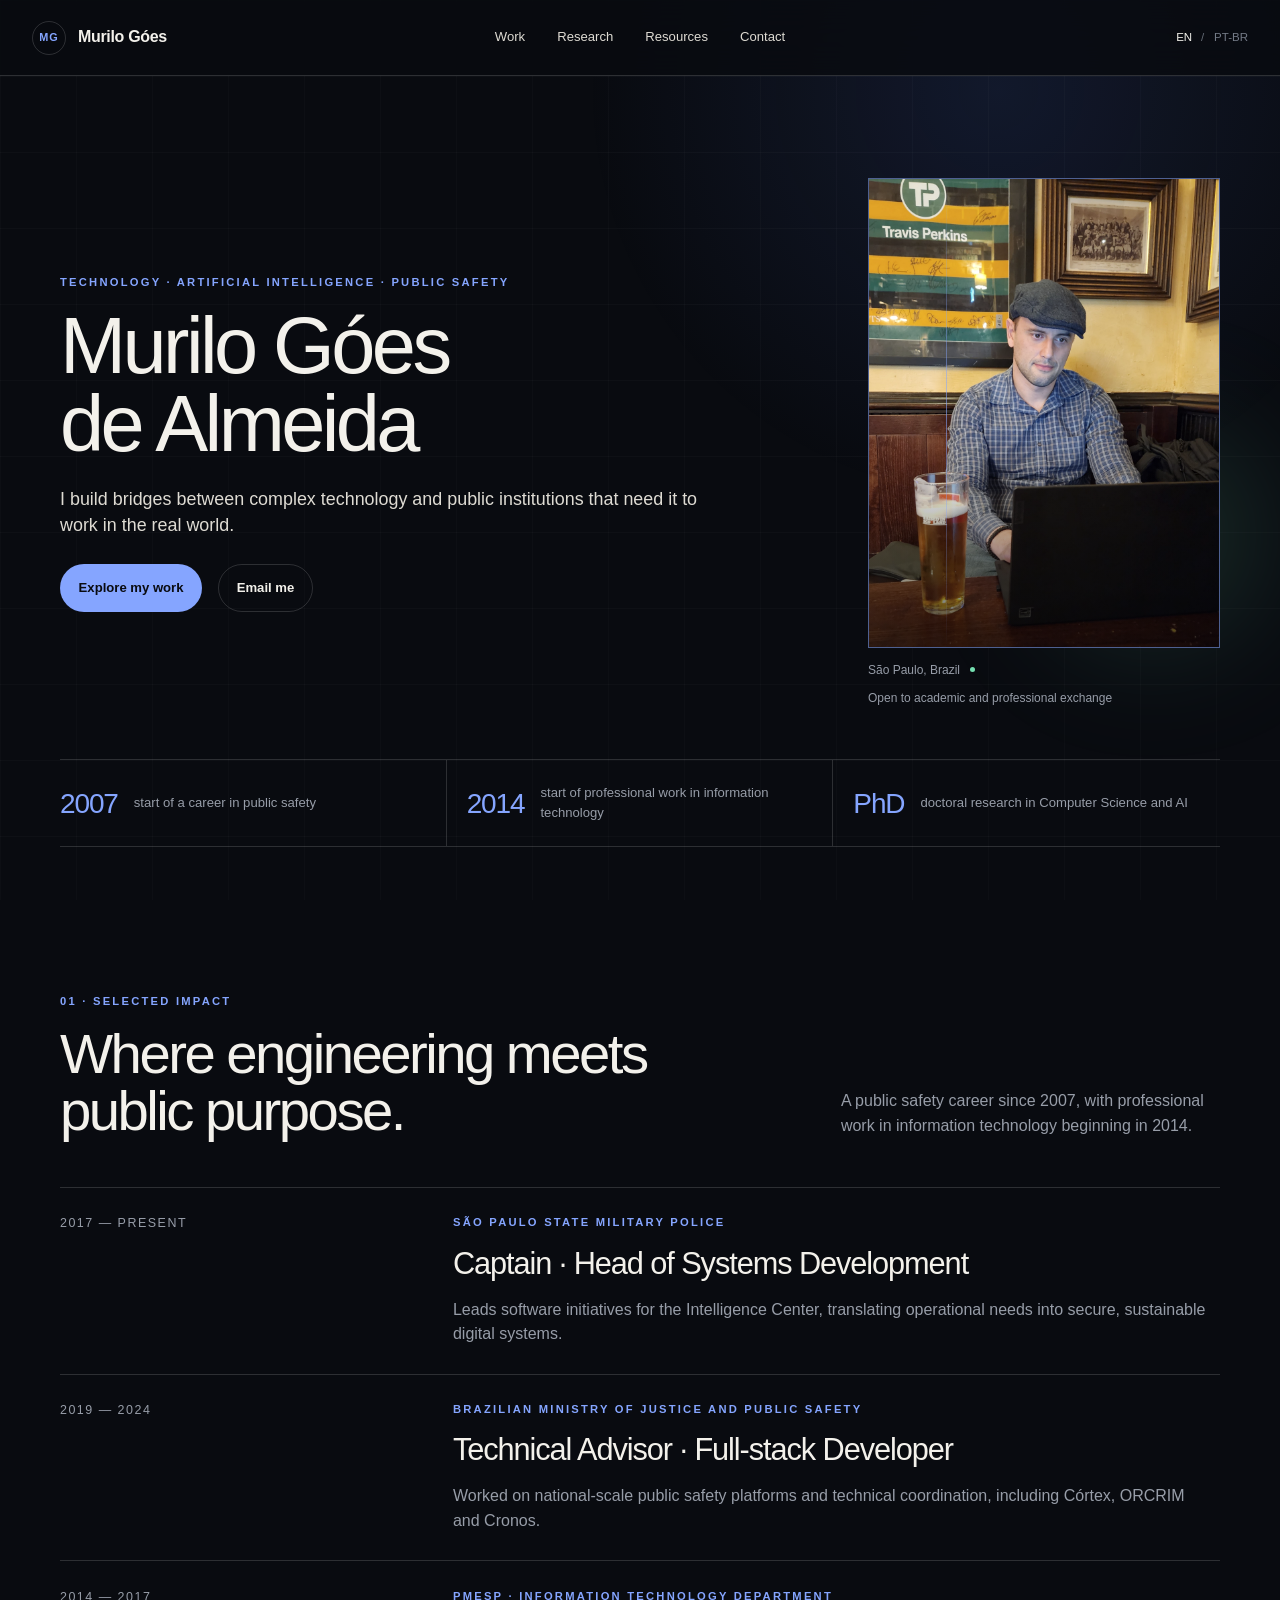
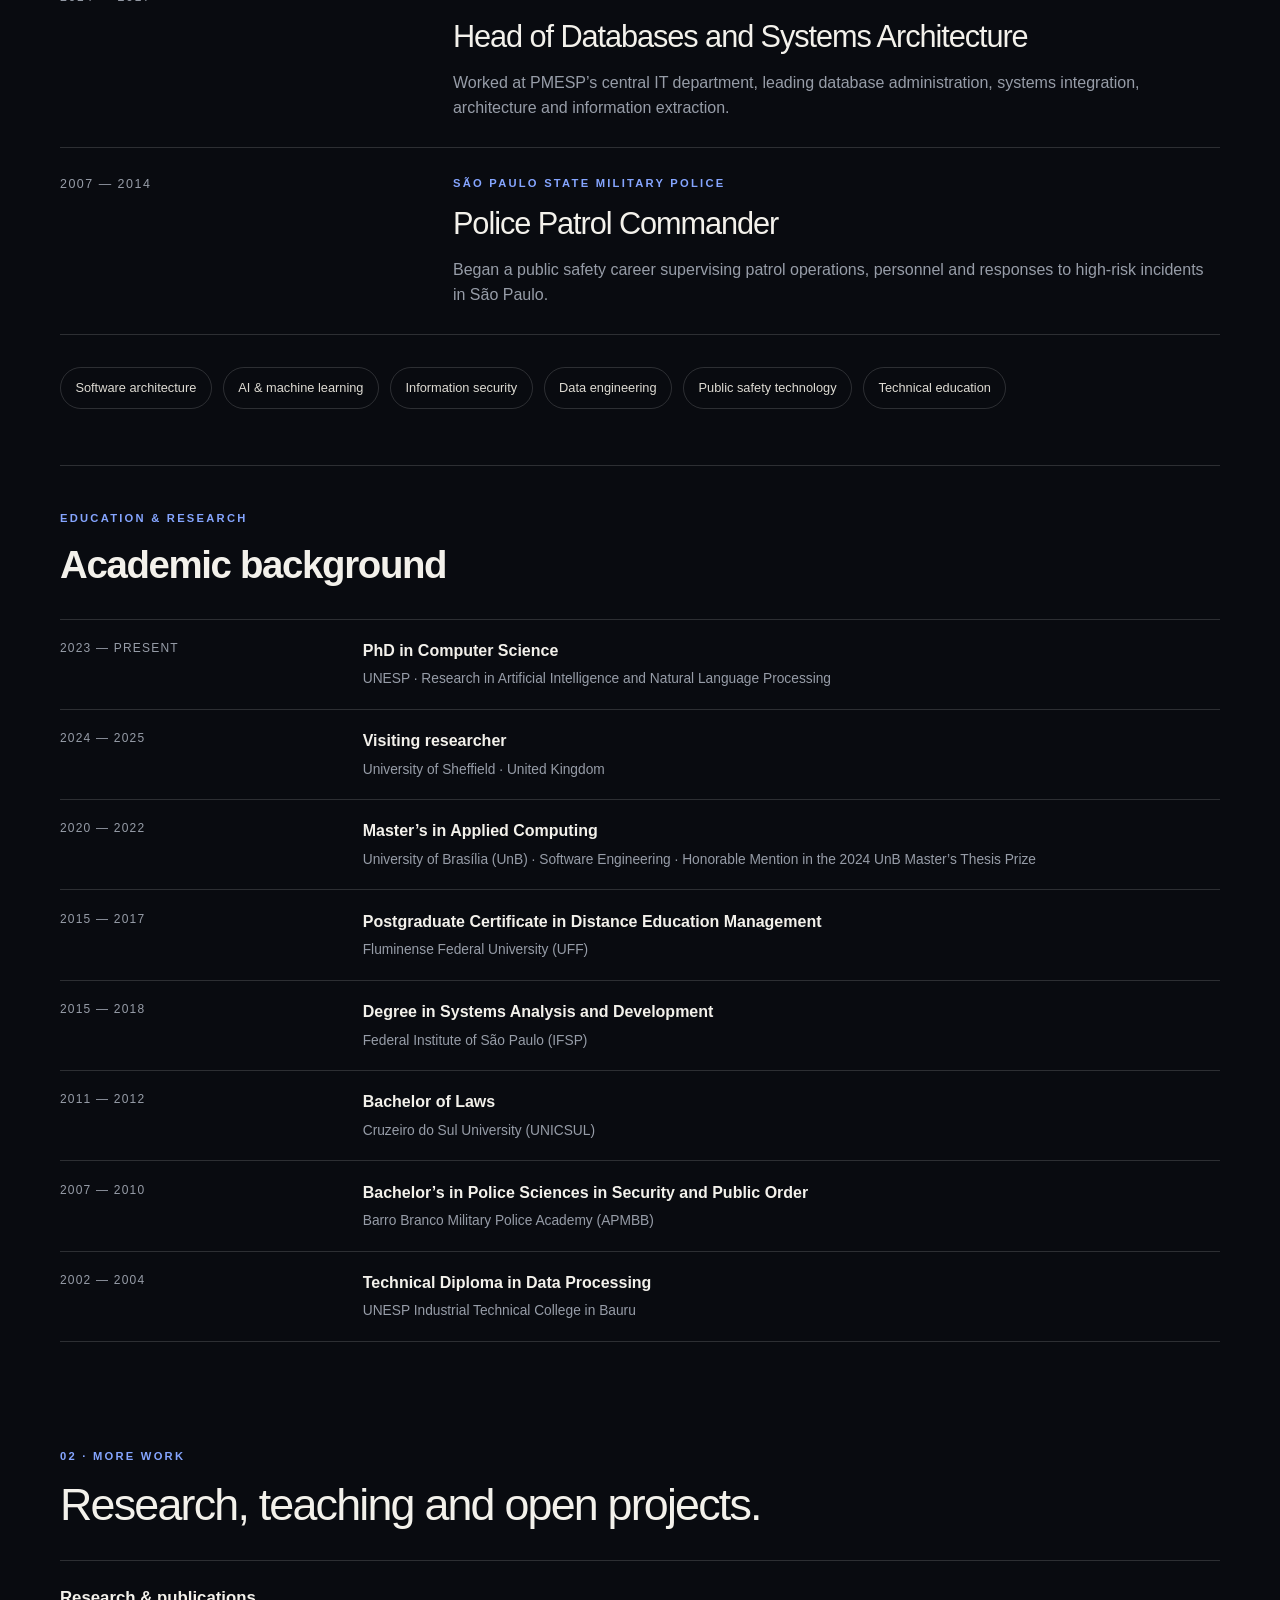
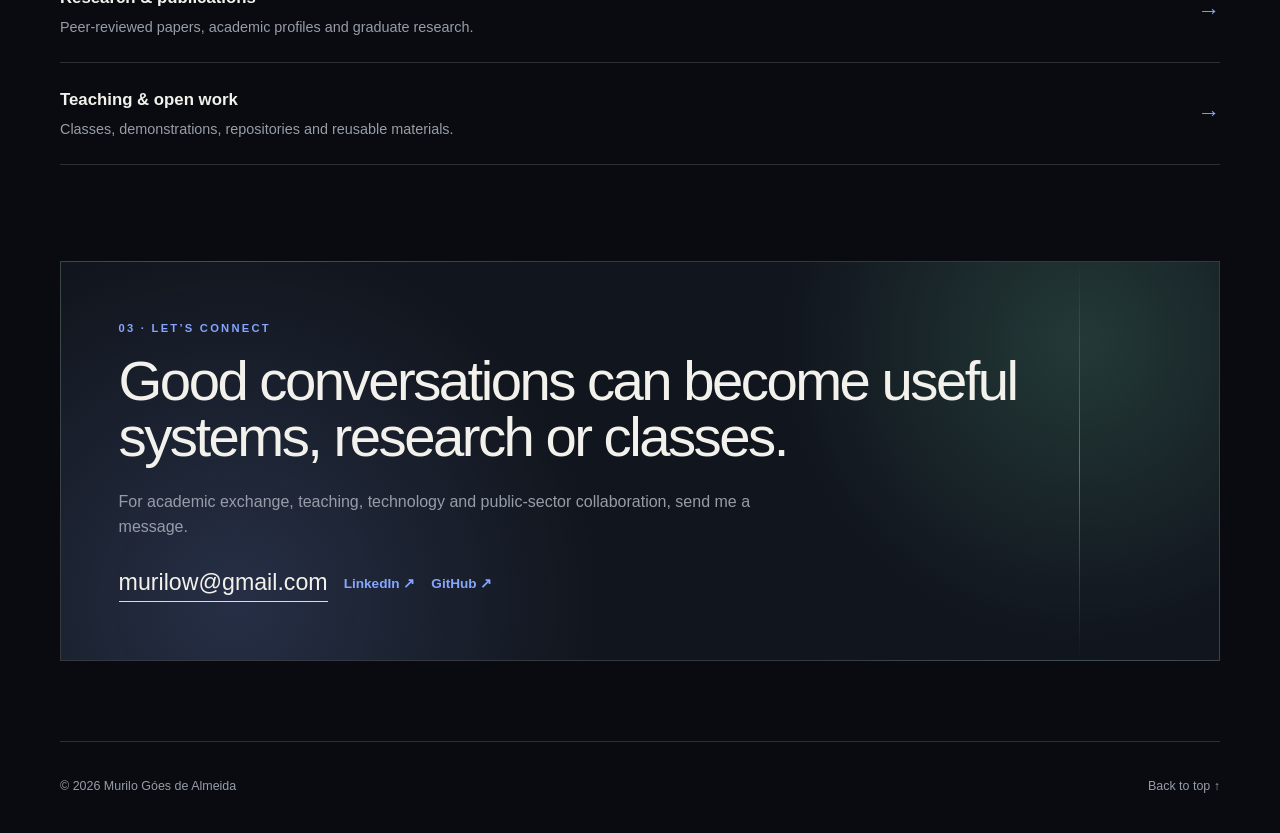
==== index.html @ bfd768ba "Publica portfolio pessoal" ====
<!doctype html>
<html lang="en">
  <head>
    <meta charset="UTF-8" />
    <meta name="viewport" content="width=device-width, initial-scale=1" />
    <meta
      name="description"
      content="Murilo Góes de Almeida — public safety technology leader, software architect, researcher and educator working across AI, security and government systems."
    />
    <meta name="theme-color" content="#090b10" />
    <title>Murilo Góes de Almeida — Technology, AI & Public Safety</title>
    <link rel="icon" href="./favicon.svg" type="image/svg+xml" />
    <link rel="stylesheet" href="./styles.css" />
    <script src="./script.js" defer></script>
  </head>
  <body>
    <a class="skip-link" href="#main" data-i18n="skip">Skip to content</a>

    <header class="site-header">
      <a class="wordmark" href="#top" aria-label="Murilo Góes de Almeida, home">
        <span class="wordmark-mark" aria-hidden="true">MG</span>
        <span>Murilo Góes</span>
      </a>

      <nav class="main-nav" aria-label="Primary navigation">
        <a href="#work" data-i18n="navWork">Work</a>
        <a href="./research.html" data-i18n="navResearch">Research</a>
        <a href="./resources.html" data-i18n="navResources">Resources</a>
        <a href="#contact" data-i18n="navContact">Contact</a>
      </nav>

      <div class="language-switch" role="group" aria-label="Language">
        <button type="button" class="language-option is-active" data-language="en" aria-pressed="true">EN</button>
        <span aria-hidden="true">/</span>
        <button type="button" class="language-option" data-language="pt-BR" aria-pressed="false">PT-BR</button>
      </div>
    </header>

    <main id="main">
      <section class="hero section-shell" id="top" aria-labelledby="hero-title">
        <div class="hero-copy reveal">
          <p class="eyebrow" data-i18n="heroEyebrow">Technology · Artificial Intelligence · Public Safety</p>
          <h1 id="hero-title">Murilo Góes<br />de Almeida</h1>
          <p class="hero-role" data-i18n="heroRole">
            I build bridges between complex technology and public institutions that need it to work in the real world.
          </p>
          <div class="hero-actions">
            <a class="button button-primary" href="#work" data-i18n="exploreWork">Explore my work</a>
            <a class="button button-ghost" href="mailto:murilow@gmail.com" data-i18n="emailMe">Email me</a>
          </div>
        </div>

        <figure class="portrait reveal">
          <div class="portrait-frame">
            <img
              src="./assets/new_picture.jpg?v=1"
              alt="Murilo Góes de Almeida seated at a table with a laptop"
              data-alt-en="Murilo Góes de Almeida seated at a table with a laptop"
              data-alt-pt="Murilo Góes de Almeida sentado à mesa com um notebook"
            />
            <div class="portrait-scan" aria-hidden="true"></div>
          </div>
          <figcaption>
            <span data-i18n="location">São Paulo, Brazil</span>
            <span class="status-dot" aria-hidden="true"></span>
            <span data-i18n="openExchange">Open to academic and professional exchange</span>
          </figcaption>
        </figure>

        <div class="hero-proof reveal" aria-label="Selected credentials">
          <article>
            <span class="proof-number">2007</span>
            <p data-i18n="proofYears">start of a career in public safety</p>
          </article>
          <article>
            <span class="proof-number">2014</span>
            <p data-i18n="proofTechnology">start of professional work in information technology</p>
          </article>
          <article>
            <span class="proof-number">PhD</span>
            <p data-i18n="proofPhd">doctoral research in Computer Science and AI</p>
          </article>
        </div>
      </section>

      <section class="section-shell section-block" id="work" aria-labelledby="work-title">
        <div class="section-heading reveal">
          <div>
            <p class="eyebrow">01 · <span data-i18n="workKicker">Selected impact</span></p>
            <h2 id="work-title" data-i18n="workTitle">Where engineering meets public purpose.</h2>
          </div>
          <p data-i18n="workIntro">
            Nearly two decades working with mission-critical systems, software architecture and technology strategy in public safety.
          </p>
        </div>

        <div class="timeline">
          <article class="timeline-item reveal">
            <div class="timeline-date" data-i18n="dateCurrent">2017 — present</div>
            <div class="timeline-content">
              <p class="tag" data-i18n="pmespTag">São Paulo State Military Police</p>
              <h3 data-i18n="pmespRole">Captain · Head of Systems Development</h3>
              <p data-i18n="pmespText">
                Leads software initiatives for the Intelligence Center, translating operational needs into secure, sustainable digital systems.
              </p>
            </div>
          </article>

          <article class="timeline-item reveal">
            <div class="timeline-date">2019 — 2024</div>
            <div class="timeline-content">
              <p class="tag" data-i18n="mjTag">Brazilian Ministry of Justice and Public Safety</p>
              <h3 data-i18n="mjRole">Technical Advisor · Full-stack Developer</h3>
              <p data-i18n="mjText">
                Worked on national-scale public safety platforms and technical coordination, including Córtex, ORCRIM and Cronos.
              </p>
            </div>
          </article>

          <article class="timeline-item reveal">
            <div class="timeline-date">2014 — 2017</div>
            <div class="timeline-content">
              <p class="tag" data-i18n="dtiTag">PMESP · Information Technology Department</p>
              <h3 data-i18n="dtiRole">Head of Databases and Systems Architecture</h3>
              <p data-i18n="dtiText">
                Worked at PMESP’s central IT department, leading database administration, systems integration, architecture and information extraction.
              </p>
            </div>
          </article>

          <article class="timeline-item reveal">
            <div class="timeline-date">2007 — 2014</div>
            <div class="timeline-content">
              <p class="tag" data-i18n="pmespTag">São Paulo State Military Police</p>
              <h3 data-i18n="careerRole">Police Patrol Commander</h3>
              <p data-i18n="careerText">
                Began a public safety career supervising patrol operations, personnel and responses to high-risk incidents in São Paulo.
              </p>
            </div>
          </article>
        </div>

        <div class="capabilities reveal" aria-label="Areas of expertise">
          <span data-i18n="capArchitecture">Software architecture</span>
          <span data-i18n="capAI">AI & machine learning</span>
          <span data-i18n="capSecurity">Information security</span>
          <span data-i18n="capData">Data engineering</span>
          <span data-i18n="capPublic">Public safety technology</span>
          <span data-i18n="capTeaching">Technical education</span>
        </div>

        <section class="education reveal" id="education" aria-labelledby="education-title">
          <p class="eyebrow" data-i18n="educationKicker">Education & research</p>
          <h3 id="education-title" data-i18n="educationTitle">Academic background</h3>
          <div class="education-list">
            <article>
              <span>2023 — <span data-i18n="present">present</span></span>
              <div>
                <strong data-i18n="doctorateTitle">PhD in Computer Science</strong>
                <p data-i18n="doctorateInstitution">UNESP · Research in Artificial Intelligence and Natural Language Processing</p>
              </div>
            </article>
            <article>
              <span>2024 — 2025</span>
              <div>
                <strong data-i18n="sheffieldTitle">Visiting researcher</strong>
                <p data-i18n="sheffieldInstitution">University of Sheffield · United Kingdom</p>
              </div>
            </article>
            <article>
              <span>2020 — 2022</span>
              <div>
                <strong data-i18n="mastersTitle">Master’s in Applied Computing</strong>
                <p data-i18n="mastersInstitution">University of Brasília (UnB) · Software Engineering · Honorable Mention in the 2024 UnB Master’s Thesis Prize</p>
              </div>
            </article>
            <article>
              <span>2015 — 2017</span>
              <div>
                <strong data-i18n="postgradTitle">Postgraduate Certificate in Distance Education Management</strong>
                <p data-i18n="postgradInstitution">Fluminense Federal University (UFF)</p>
              </div>
            </article>
            <article>
              <span>2015 — 2018</span>
              <div>
                <strong data-i18n="technologyDegreeTitle">Degree in Systems Analysis and Development</strong>
                <p data-i18n="technologyDegreeInstitution">Federal Institute of São Paulo (IFSP)</p>
              </div>
            </article>
            <article>
              <span>2011 — 2012</span>
              <div>
                <strong data-i18n="lawDegreeTitle">Bachelor of Laws</strong>
                <p data-i18n="lawDegreeInstitution">Cruzeiro do Sul University (UNICSUL)</p>
              </div>
            </article>
            <article>
              <span>2007 — 2010</span>
              <div>
                <strong data-i18n="policeDegreeTitle">Bachelor’s in Police Sciences in Security and Public Order</strong>
                <p data-i18n="policeDegreeInstitution">Barro Branco Military Police Academy (APMBB)</p>
              </div>
            </article>
            <article>
              <span>2002 — 2004</span>
              <div>
                <strong data-i18n="technicalDegreeTitle">Technical Diploma in Data Processing</strong>
                <p data-i18n="technicalDegreeInstitution">UNESP Industrial Technical College in Bauru</p>
              </div>
            </article>
          </div>
        </section>
      </section>

      <section class="section-shell explore-section" aria-labelledby="explore-title">
        <p class="eyebrow">02 · <span data-i18n="exploreKicker">More work</span></p>
        <h2 id="explore-title" data-i18n="exploreTitle">Research, teaching and open projects.</h2>
        <div class="explore-links">
          <a class="explore-link reveal" href="./research.html">
            <div>
              <span data-i18n="researchKicker">Research & publications</span>
              <p data-i18n="exploreResearchText">Peer-reviewed papers, academic profiles and graduate research.</p>
            </div>
            <span aria-hidden="true">→</span>
          </a>
          <a class="explore-link reveal" href="./resources.html">
            <div>
              <span data-i18n="resourcesKicker">Teaching & open work</span>
              <p data-i18n="exploreResourcesText">Classes, demonstrations, repositories and reusable materials.</p>
            </div>
            <span aria-hidden="true">→</span>
          </a>
        </div>
      </section>

      <section class="contact section-shell" id="contact" aria-labelledby="contact-title">
        <div class="contact-panel reveal">
          <p class="eyebrow">03 · <span data-i18n="contactKicker">Let’s connect</span></p>
          <h2 id="contact-title" data-i18n="contactTitle">Good conversations can become useful systems, research or classes.</h2>
          <p data-i18n="contactText">
            For academic exchange, teaching, technology and public-sector collaboration, send me a message.
          </p>
          <div class="contact-actions">
            <a class="contact-email" href="mailto:murilow@gmail.com">murilow@gmail.com</a>
            <div class="social-links">
              <a href="https://www.linkedin.com/in/murilogoes" target="_blank" rel="noreferrer">LinkedIn ↗</a>
              <a href="https://github.com/murilogoes" target="_blank" rel="noreferrer">GitHub ↗</a>
            </div>
          </div>
        </div>
      </section>
    </main>

    <footer class="site-footer section-shell">
      <p>© <span id="year"></span> Murilo Góes de Almeida</p>
      <a href="#top" data-i18n="backTop">Back to top ↑</a>
    </footer>
  </body>
</html>
---- styles.css ----
:root {
  color-scheme: dark;
  --ink: #090b10;
  --ink-soft: #11151d;
  --paper: #f3f1eb;
  --paper-soft: #dedbd3;
  --muted: #979da8;
  --blue: #85a5ff;
  --blue-deep: #5279e8;
  --mint: #74dfb0;
  --line: rgba(255, 255, 255, 0.15);
  --line-dark: rgba(9, 11, 16, 0.14);
  --max: 1280px;
  --display: "Aptos Display", "Segoe UI Variable Display", "Segoe UI", "Helvetica Neue", Arial, sans-serif;
  --body: Inter, "Segoe UI", Arial, sans-serif;
}

* {
  box-sizing: border-box;
}

html {
  scroll-behavior: smooth;
  overflow-x: clip;
}

body {
  margin: 0;
  overflow-x: clip;
  background: var(--ink);
  color: var(--paper);
  font-family: var(--body);
  font-size: 16px;
  line-height: 1.55;
  -webkit-font-smoothing: antialiased;
}

body::before {
  position: fixed;
  inset: 0;
  z-index: -2;
  background:
    linear-gradient(rgba(255, 255, 255, 0.022) 1px, transparent 1px),
    linear-gradient(90deg, rgba(255, 255, 255, 0.018) 1px, transparent 1px),
    radial-gradient(circle at 78% 10%, rgba(76, 111, 215, 0.14), transparent 32%);
  background-size: 76px 76px, 76px 76px, auto;
  content: "";
  pointer-events: none;
}

a {
  color: inherit;
  text-decoration: none;
}

section[id] {
  scroll-margin-top: 76px;
}

button,
a {
  -webkit-tap-highlight-color: transparent;
}

:focus-visible {
  outline: 3px solid var(--mint);
  outline-offset: 4px;
}

.skip-link {
  position: fixed;
  top: 10px;
  left: 10px;
  z-index: 100;
  padding: 0.75rem 1rem;
  background: var(--paper);
  color: var(--ink);
  transform: translateY(-160%);
}

.skip-link:focus {
  transform: translateY(0);
}

.section-shell {
  width: min(calc(100% - 64px), 1160px);
  margin-inline: auto;
}

.site-header {
  position: sticky;
  top: 0;
  z-index: 50;
  display: grid;
  grid-template-columns: 1fr auto 1fr;
  align-items: center;
  min-height: 76px;
  padding: 0 32px;
  border-bottom: 1px solid var(--line);
  background: rgba(9, 11, 16, 0.84);
  backdrop-filter: blur(18px);
}

.wordmark {
  display: inline-flex;
  align-items: center;
  gap: 0.75rem;
  width: max-content;
  font-weight: 650;
  letter-spacing: -0.02em;
}

.wordmark-mark {
  display: grid;
  width: 34px;
  height: 34px;
  place-items: center;
  border: 1px solid var(--line);
  border-radius: 50%;
  color: var(--blue);
  font-size: 0.68rem;
  letter-spacing: 0.08em;
}

.main-nav {
  display: flex;
  align-items: center;
  gap: 2rem;
  color: var(--paper-soft);
  font-size: 0.82rem;
}

.main-nav a,
.language-option,
.site-footer a {
  transition: color 180ms ease;
}

.main-nav a:hover,
.language-option:hover,
.site-footer a:hover {
  color: var(--blue);
}

.main-nav .is-current {
  color: var(--blue);
}

.language-switch {
  display: flex;
  justify-self: end;
  align-items: center;
  gap: 0.55rem;
  color: #656b76;
  font-size: 0.72rem;
  letter-spacing: 0.1em;
}

.language-option {
  padding: 0;
  border: 0;
  background: transparent;
  color: #737a86;
  font: inherit;
  cursor: pointer;
}

.language-option.is-active {
  color: var(--paper);
}

.hero {
  display: grid;
  grid-template-columns: minmax(0, 1.35fr) minmax(280px, 0.65fr);
  column-gap: clamp(2.5rem, 6vw, 5.5rem);
  align-items: center;
  min-height: auto;
  padding-block: clamp(4.5rem, 8vw, 7rem) 3.5rem;
}

.eyebrow,
.tag,
.publication-meta,
.project-type {
  margin: 0 0 1rem;
  color: var(--blue);
  font-size: 0.7rem;
  font-weight: 700;
  letter-spacing: 0.2em;
  text-transform: uppercase;
}

.hero h1,
.section-heading h2,
.contact h2,
.statement blockquote {
  font-family: var(--display);
  font-weight: 500;
  letter-spacing: -0.045em;
  line-height: 0.98;
}

.hero h1 {
  max-width: 680px;
  margin: 0;
  font-size: clamp(3.8rem, 6.2vw, 6.1rem);
}

.hero-role {
  max-width: 640px;
  margin: 1.5rem 0 0;
  color: var(--paper-soft);
  font-size: clamp(1.05rem, 1.4vw, 1.25rem);
  line-height: 1.45;
}

.hero-actions,
.contact-actions {
  display: flex;
  flex-wrap: wrap;
  align-items: center;
  gap: 1rem;
  margin-top: 1.6rem;
}

.button {
  display: inline-flex;
  min-height: 48px;
  align-items: center;
  justify-content: center;
  padding: 0.8rem 1.1rem;
  border: 1px solid transparent;
  border-radius: 999px;
  font-size: 0.82rem;
  font-weight: 700;
  transition: transform 180ms ease, background 180ms ease, border-color 180ms ease;
}

.button:hover {
  transform: translateY(-2px);
}

.button-primary {
  background: var(--blue);
  color: var(--ink);
}

.button-primary:hover {
  background: #9bb6ff;
}

.button-ghost {
  border-color: var(--line);
}

.button-ghost:hover {
  border-color: var(--paper-soft);
}

.portrait {
  position: relative;
  margin: 0;
}

.portrait::before {
  position: absolute;
  right: -12%;
  bottom: 12%;
  z-index: -1;
  width: 62%;
  aspect-ratio: 1;
  border-radius: 50%;
  background: rgba(116, 223, 176, 0.14);
  filter: blur(62px);
  content: "";
}

.portrait-frame {
  position: relative;
  overflow: hidden;
  aspect-ratio: 3 / 4;
  border: 1px solid rgba(133, 165, 255, 0.5);
  background: #171b23;
}

.portrait-frame::after {
  position: absolute;
  inset: 0;
  background: linear-gradient(180deg, transparent 54%, rgba(6, 7, 10, 0.62));
  content: "";
  pointer-events: none;
}

.portrait img {
  display: block;
  width: 100%;
  height: 100%;
  object-fit: cover;
  object-position: center;
  filter: saturate(0.82) contrast(1.04);
}

.portrait-scan {
  position: absolute;
  top: 0;
  bottom: 0;
  left: 22%;
  z-index: 2;
  width: 1px;
  background: linear-gradient(transparent, var(--blue), transparent);
  opacity: 0.6;
}

.portrait figcaption {
  display: flex;
  flex-wrap: wrap;
  align-items: center;
  gap: 0.6rem;
  margin-top: 0.8rem;
  color: var(--muted);
  font-size: 0.75rem;
}

.status-dot {
  width: 5px;
  height: 5px;
  border-radius: 50%;
  background: var(--mint);
}

.hero-proof {
  grid-column: 1 / -1;
  display: grid;
  grid-template-columns: repeat(3, 1fr);
  margin-top: 3.25rem;
  border-top: 1px solid var(--line);
  border-bottom: 1px solid var(--line);
}

.hero-proof article {
  display: grid;
  grid-template-columns: auto minmax(0, 1fr);
  gap: 1rem;
  align-items: center;
  min-height: 86px;
  padding: 0.9rem 1.25rem;
  border-right: 1px solid var(--line);
}

.hero-proof article:first-child {
  padding-left: 0;
}

.hero-proof article:last-child {
  border-right: 0;
}

.proof-number {
  color: var(--blue);
  font-family: var(--display);
  font-size: 1.75rem;
  letter-spacing: -0.04em;
}

.hero-proof p {
  max-width: 270px;
  margin: 0;
  color: var(--muted);
  font-size: 0.82rem;
}

.statement {
  overflow: hidden;
  padding-block: 2.2rem;
  border-block: 1px solid var(--line);
  background: var(--paper);
  color: var(--ink);
}

.statement .eyebrow {
  display: none;
}

.statement blockquote {
  max-width: 920px;
  margin: 0;
  font-family: var(--body);
  font-size: clamp(1.2rem, 2vw, 1.65rem);
  font-weight: 550;
  letter-spacing: -0.025em;
  line-height: 1.35;
}

.section-block {
  padding-block: clamp(4rem, 7vw, 6rem);
}

.section-heading {
  display: grid;
  grid-template-columns: minmax(0, 1.3fr) minmax(280px, 0.7fr);
  gap: clamp(2rem, 6vw, 6rem);
  align-items: end;
  margin-bottom: 3rem;
}

.section-heading h2,
.contact h2 {
  max-width: 760px;
  margin: 0;
  font-size: clamp(2.6rem, 4.4vw, 4.5rem);
  line-height: 1;
}

.section-heading > p {
  margin: 0;
  color: var(--muted);
  font-size: 1rem;
}

.timeline {
  border-top: 1px solid var(--line);
}

.timeline-item {
  display: grid;
  grid-template-columns: minmax(160px, 0.32fr) minmax(0, 0.68fr);
  gap: 2rem;
  padding-block: 1.65rem;
  border-bottom: 1px solid var(--line);
}

.timeline-date {
  color: var(--muted);
  font-size: 0.78rem;
  letter-spacing: 0.12em;
  text-transform: uppercase;
}

.timeline-content .tag {
  margin-bottom: 0.5rem;
}

.timeline-content h3 {
  margin: 0;
  font-family: var(--display);
  font-size: clamp(1.55rem, 2.4vw, 2.35rem);
  font-weight: 500;
  letter-spacing: -0.035em;
}

.explore-section {
  padding-block: 1rem 5rem;
}

.explore-section > h2 {
  max-width: 760px;
  margin: 0 0 2rem;
  font-family: var(--display);
  font-size: clamp(2rem, 3.5vw, 3.4rem);
  font-weight: 500;
  letter-spacing: -0.04em;
  line-height: 1.05;
}

.explore-links {
  border-top: 1px solid var(--line);
}

.explore-link {
  display: grid;
  grid-template-columns: 1fr auto;
  gap: 2rem;
  align-items: center;
  padding-block: 1.5rem;
  border-bottom: 1px solid var(--line);
  transition: color 180ms ease, padding-inline 180ms ease;
}

.explore-link:hover {
  padding-inline: 0.75rem;
  color: var(--blue);
}

.explore-link span:first-child {
  font-size: 1.05rem;
  font-weight: 700;
}

.explore-link p {
  margin: 0.3rem 0 0;
  color: var(--muted);
  font-size: 0.9rem;
}

.explore-link > span {
  color: var(--blue);
  font-size: 1.4rem;
}

.subpage {
  min-height: calc(100svh - 168px);
  padding-block: clamp(4rem, 8vw, 7rem);
}

.subpage-header {
  max-width: 900px;
  margin-bottom: 3.5rem;
}

.back-link {
  display: inline-block;
  margin-bottom: 3rem;
  color: var(--muted);
  font-size: 0.82rem;
}

.back-link:hover {
  color: var(--blue);
}

.subpage-header h1 {
  margin: 0;
  font-family: var(--display);
  font-size: clamp(3rem, 5vw, 5.2rem);
  font-weight: 500;
  letter-spacing: -0.045em;
  line-height: 1;
}

.subpage-header > p:last-child {
  max-width: 720px;
  margin: 1.25rem 0 0;
  color: var(--muted);
  font-size: 1.02rem;
}

.content-list {
  border-top: 1px solid var(--line);
}

.content-row {
  display: grid;
  grid-template-columns: minmax(150px, 0.24fr) minmax(0, 0.76fr) auto;
  gap: 2rem;
  align-items: start;
  padding-block: 1.75rem;
  border-bottom: 1px solid var(--line);
  transition: color 180ms ease, padding-inline 180ms ease;
}

.content-row:hover {
  padding-inline: 0.7rem;
}

.content-meta {
  color: var(--blue);
  font-size: 0.68rem;
  font-weight: 700;
  letter-spacing: 0.14em;
  text-transform: uppercase;
}

.content-row h2 {
  margin: 0;
  font-family: var(--display);
  font-size: clamp(1.35rem, 2vw, 1.85rem);
  font-weight: 550;
  letter-spacing: -0.025em;
  line-height: 1.15;
}

.content-row p {
  max-width: 700px;
  margin: 0.55rem 0 0;
  color: var(--muted);
  font-size: 0.88rem;
}

.content-row > span:last-child {
  color: var(--blue);
  font-size: 1.1rem;
}

.reference-links {
  display: flex;
  flex-wrap: wrap;
  gap: 1rem 2rem;
  margin-top: 2rem;
  font-size: 0.82rem;
  font-weight: 700;
}

.reference-links a {
  border-bottom: 1px solid var(--line);
}

.github-link {
  margin-top: 2rem;
}

.github-link > a {
  display: inline-flex;
  gap: 0.55rem;
  align-items: center;
  color: var(--muted);
  font-size: 0.82rem;
  font-weight: 650;
  transition: color 180ms ease;
}

.github-link > a:hover {
  color: var(--paper);
}

.github-mark {
  width: 1.05rem;
  height: 1.05rem;
  color: currentColor;
}

.timeline-content > p:last-child {
  max-width: 760px;
  margin: 0.65rem 0 0;
  color: var(--muted);
}

.capabilities {
  display: flex;
  flex-wrap: wrap;
  gap: 0.7rem;
  margin-top: 2rem;
}

.capabilities span {
  padding: 0.65rem 0.9rem;
  border: 1px solid var(--line);
  border-radius: 999px;
  color: var(--paper-soft);
  font-size: 0.8rem;
}

.education {
  margin-top: 3.5rem;
  padding-top: 2.75rem;
  border-top: 1px solid var(--line);
}

.education > .eyebrow {
  margin-bottom: 0.45rem;
}

.education > h3 {
  margin: 0 0 1.5rem;
  font-family: var(--display);
  font-size: clamp(1.8rem, 3vw, 2.6rem);
  font-weight: 550;
  letter-spacing: -0.035em;
}

.education-list {
  border-top: 1px solid var(--line);
}

.education-list article {
  display: grid;
  grid-template-columns: minmax(150px, 0.24fr) minmax(0, 0.76fr);
  gap: 2rem;
  padding-block: 1.2rem;
  border-bottom: 1px solid var(--line);
}

.education-list article > span {
  color: var(--muted);
  font-size: 0.75rem;
  letter-spacing: 0.1em;
  text-transform: uppercase;
}

.education-list strong {
  display: block;
  font-size: 1rem;
}

.education-list p {
  margin: 0.3rem 0 0;
  color: var(--muted);
  font-size: 0.86rem;
}

.research-band {
  background: var(--paper);
  color: var(--ink);
}

.research-band .eyebrow {
  color: var(--blue-deep);
}

.section-heading-light > p {
  color: #5d6169;
}

.publication-grid {
  display: grid;
  grid-template-columns: repeat(2, 1fr);
  border-top: 1px solid var(--line-dark);
  border-left: 1px solid var(--line-dark);
}

.publication-card {
  position: relative;
  display: flex;
  min-height: 245px;
  flex-direction: column;
  padding: clamp(1.4rem, 2.4vw, 2rem);
  border-right: 1px solid var(--line-dark);
  border-bottom: 1px solid var(--line-dark);
  transition: background 220ms ease, color 220ms ease;
}

.publication-card:hover {
  background: var(--ink);
  color: var(--paper);
}

.publication-meta,
.project-type {
  color: var(--blue-deep);
  letter-spacing: 0.13em;
}

.publication-card h3 {
  max-width: 580px;
  margin: 1rem 0;
  font-family: var(--display);
  font-size: clamp(1.45rem, 2vw, 2.05rem);
  font-weight: 400;
  letter-spacing: -0.035em;
  line-height: 1.08;
}

.publication-card p {
  max-width: 580px;
  margin: 0;
  color: #61656d;
  font-size: 0.92rem;
}

.publication-card:hover p {
  color: #adb3bd;
}

.text-link {
  display: inline-flex;
  width: max-content;
  margin-top: auto;
  padding-top: 1.4rem;
  color: var(--blue-deep);
  font-weight: 700;
}

.publication-card:hover .text-link {
  color: var(--mint);
}

.profile-links {
  display: flex;
  flex-wrap: wrap;
  gap: 1rem 2rem;
  margin-top: 2.5rem;
  font-size: 0.82rem;
  font-weight: 700;
}

.profile-links a {
  border-bottom: 1px solid var(--line-dark);
}

.feature-resource {
  display: grid;
  grid-template-columns: auto minmax(0, 1fr) auto;
  gap: clamp(1.2rem, 3vw, 2.5rem);
  align-items: center;
  padding: clamp(1.4rem, 3vw, 2.4rem);
  border: 1px solid rgba(133, 165, 255, 0.55);
  background:
    linear-gradient(110deg, rgba(133, 165, 255, 0.12), transparent 55%),
    var(--ink-soft);
}

.feature-index {
  color: var(--blue);
  font-family: var(--display);
  font-size: clamp(2.7rem, 4.5vw, 4.5rem);
  letter-spacing: -0.07em;
}

.feature-resource .tag {
  margin-bottom: 0.6rem;
}

.feature-resource h3 {
  margin: 0;
  font-family: var(--display);
  font-size: clamp(1.65rem, 2.7vw, 2.7rem);
  font-weight: 400;
  letter-spacing: -0.04em;
  line-height: 1.05;
}

.feature-resource p:not(.tag) {
  max-width: 720px;
  margin: 1rem 0 0;
  color: var(--muted);
}

.button-dark {
  border-color: var(--paper-soft);
  white-space: nowrap;
}

.button-dark:hover {
  background: var(--paper);
  color: var(--ink);
}

.project-grid {
  display: grid;
  grid-template-columns: repeat(3, 1fr);
  margin-top: 1.5rem;
  border-top: 1px solid var(--line);
  border-left: 1px solid var(--line);
}

.project-card {
  position: relative;
  min-height: 225px;
  padding: 1.6rem;
  border-right: 1px solid var(--line);
  border-bottom: 1px solid var(--line);
  transition: background 200ms ease, transform 200ms ease;
}

.project-card:hover {
  z-index: 1;
  background: rgba(133, 165, 255, 0.08);
  transform: translateY(-4px);
}

.project-card h3 {
  max-width: 320px;
  margin: 1.4rem 0 1rem;
  font-family: var(--display);
  font-size: 1.65rem;
  font-weight: 400;
  letter-spacing: -0.035em;
  line-height: 1.08;
}

.project-card p {
  max-width: 330px;
  margin: 0;
  color: var(--muted);
  font-size: 0.9rem;
}

.project-arrow {
  position: absolute;
  right: 1.5rem;
  bottom: 1.5rem;
  color: var(--blue);
  font-size: 1.2rem;
}

.all-work {
  display: flex;
  align-items: center;
  justify-content: space-between;
  gap: 2rem;
  margin-top: 2rem;
  color: var(--muted);
}

.all-work p,
.all-work .text-link {
  margin: 0;
  padding: 0;
}

.contact {
  padding-block: 1rem 5rem;
}

.contact-panel {
  position: relative;
  overflow: hidden;
  padding: clamp(2rem, 4.5vw, 4rem);
  border: 1px solid var(--line);
  background:
    radial-gradient(circle at 88% 20%, rgba(116, 223, 176, 0.18), transparent 28%),
    radial-gradient(circle at 15% 85%, rgba(133, 165, 255, 0.18), transparent 35%),
    var(--ink-soft);
}

.contact-panel::after {
  position: absolute;
  top: 0;
  right: 12%;
  width: 1px;
  height: 100%;
  background: linear-gradient(transparent, var(--mint), transparent);
  content: "";
  opacity: 0.45;
}

.contact h2 {
  max-width: 1040px;
}

.contact-panel > p:not(.eyebrow) {
  max-width: 680px;
  margin: 1.5rem 0 0;
  color: var(--muted);
}

.contact-email {
  border-bottom: 1px solid var(--paper-soft);
  font-size: clamp(1.1rem, 2vw, 1.45rem);
}

.social-links {
  display: flex;
  gap: 1rem;
  color: var(--blue);
  font-size: 0.85rem;
  font-weight: 700;
}

.site-footer {
  display: flex;
  align-items: center;
  justify-content: space-between;
  min-height: 92px;
  border-top: 1px solid var(--line);
  color: var(--muted);
  font-size: 0.78rem;
}

.reveal {
  opacity: 0;
  transform: translateY(24px);
  transition: opacity 700ms cubic-bezier(0.2, 0.7, 0.2, 1), transform 700ms cubic-bezier(0.2, 0.7, 0.2, 1);
}

.reveal.is-visible {
  opacity: 1;
  transform: none;
}

@media (max-width: 920px) {
  .site-header {
    grid-template-columns: 1fr auto;
  }

  .main-nav {
    display: none;
  }

  .hero {
    grid-template-columns: 1fr;
    min-height: auto;
  }

  .portrait {
    width: min(100%, 430px);
    margin-top: 3rem;
  }

  .hero-proof {
    grid-template-columns: 1fr;
  }

  .hero-proof article,
  .hero-proof article:first-child {
    padding-inline: 0;
    border-right: 0;
    border-bottom: 1px solid var(--line);
  }

  .hero-proof article:last-child {
    border-bottom: 0;
  }

  .section-heading {
    grid-template-columns: 1fr;
    gap: 1.5rem;
  }

  .feature-resource {
    grid-template-columns: auto 1fr;
  }

  .feature-resource .button {
    grid-column: 1 / -1;
    width: max-content;
  }

  .project-grid {
    grid-template-columns: 1fr;
  }
}

@media (max-width: 680px) {
  section[id] {
    scroll-margin-top: 66px;
  }

  .section-shell {
    width: min(calc(100% - 36px), var(--max));
  }

  .site-header {
    min-height: 66px;
    padding-inline: 18px;
  }

  .wordmark > span:last-child {
    display: none;
  }

  .hero {
    padding-top: 3.5rem;
  }

  .hero h1 {
    font-size: clamp(3rem, 14vw, 4.25rem);
  }

  .portrait-frame {
    aspect-ratio: 3 / 4;
  }

  .portrait::before {
    right: 0;
  }

  .statement blockquote {
    font-size: 1.2rem;
  }

  .timeline-item {
    grid-template-columns: 1fr;
    gap: 1rem;
  }

  .education-list article {
    grid-template-columns: 1fr;
    gap: 0.55rem;
  }

  .explore-section {
    padding-bottom: 3.5rem;
  }

  .explore-link {
    gap: 1rem;
  }

  .subpage {
    padding-block: 3rem 4rem;
  }

  .back-link {
    margin-bottom: 2rem;
  }

  .subpage-header {
    margin-bottom: 2.5rem;
  }

  .subpage-header h1 {
    font-size: clamp(2.65rem, 13vw, 4rem);
  }

  .content-row {
    grid-template-columns: 1fr auto;
    gap: 0.75rem 1rem;
  }

  .content-meta {
    grid-column: 1 / -1;
  }


  .publication-grid {
    grid-template-columns: 1fr;
  }

  .publication-card {
    min-height: 240px;
  }

  .feature-resource {
    grid-template-columns: 1fr;
  }

  .feature-index {
    font-size: 3.5rem;
  }

  .feature-resource .button {
    grid-column: auto;
  }

  .all-work,
  .site-footer {
    align-items: flex-start;
    flex-direction: column;
  }

  .site-footer {
    justify-content: center;
    gap: 0.4rem;
  }

  .contact-actions {
    align-items: flex-start;
    flex-direction: column;
  }
}

@media (prefers-reduced-motion: reduce) {
  html {
    scroll-behavior: auto;
  }

  *,
  *::before,
  *::after {
    scroll-behavior: auto !important;
    transition-duration: 0.01ms !important;
    animation-duration: 0.01ms !important;
    animation-iteration-count: 1 !important;
  }

  .reveal {
    opacity: 1;
    transform: none;
  }
}
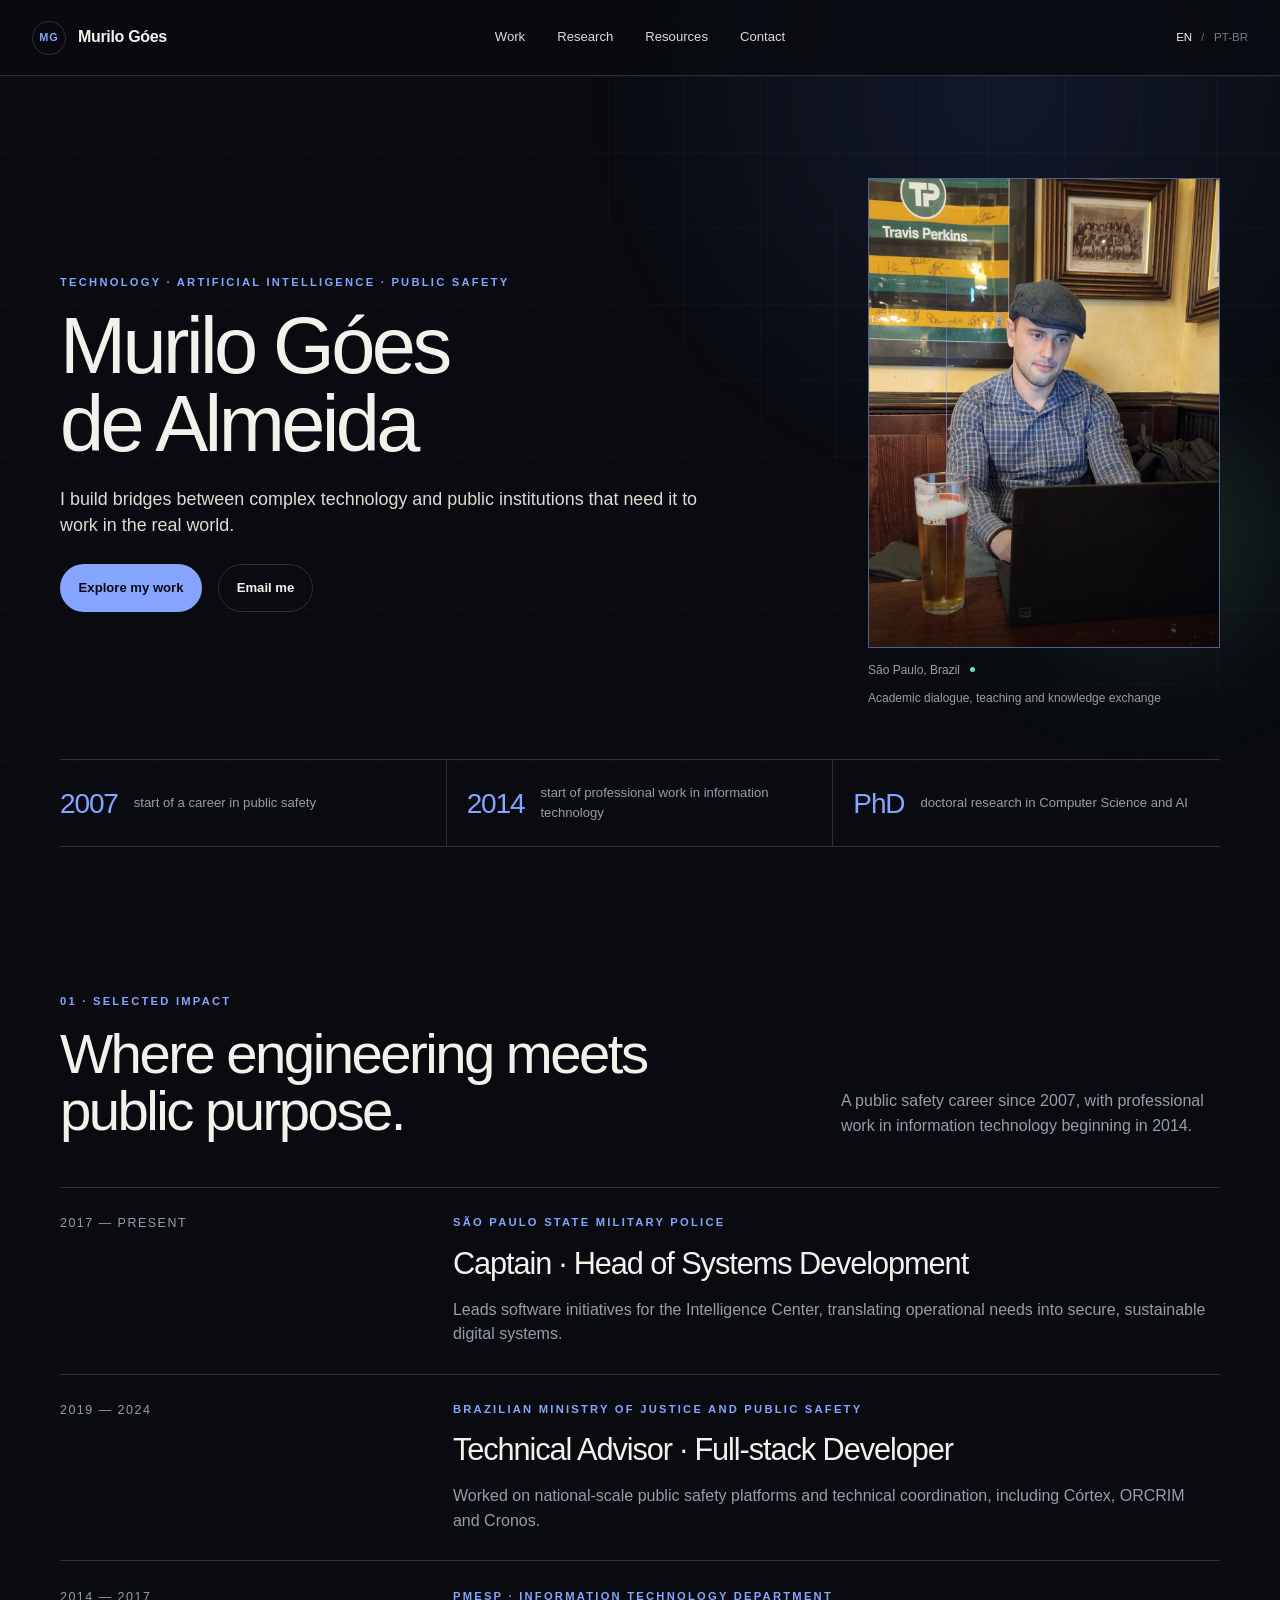
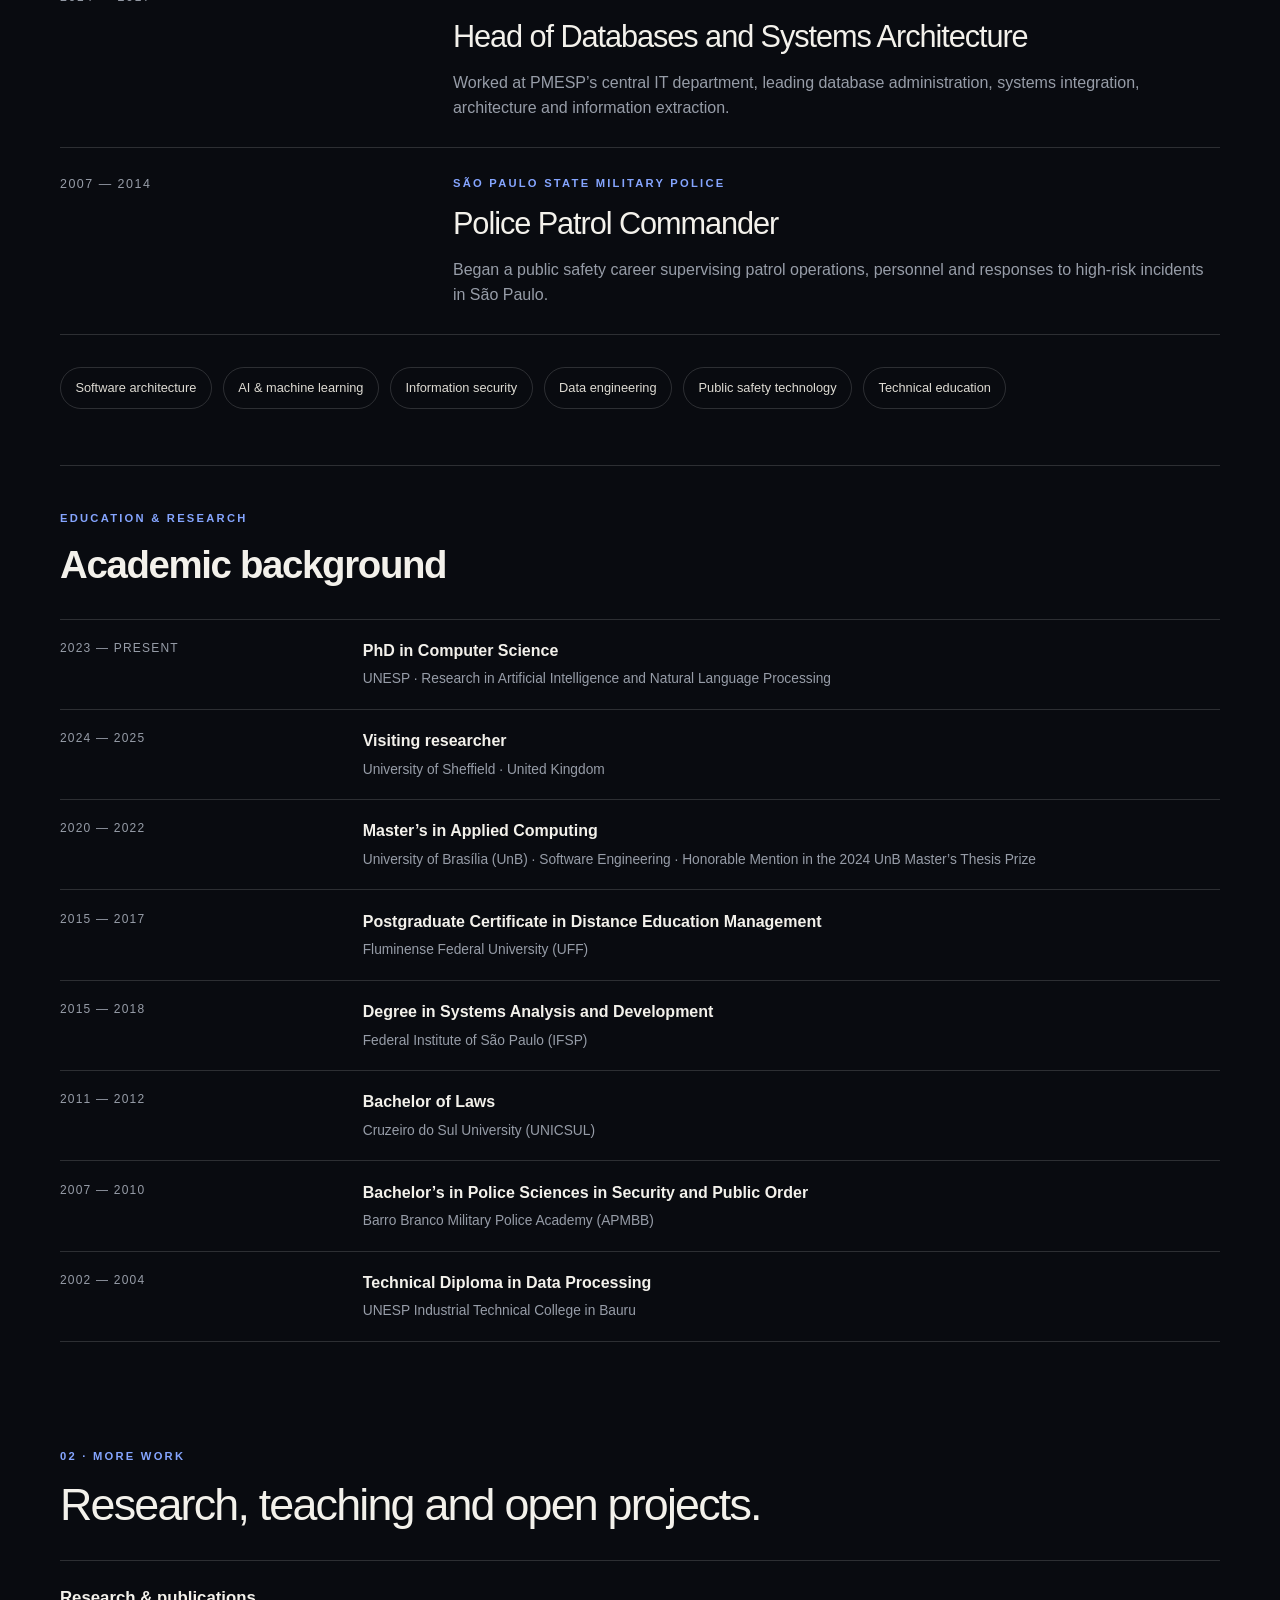
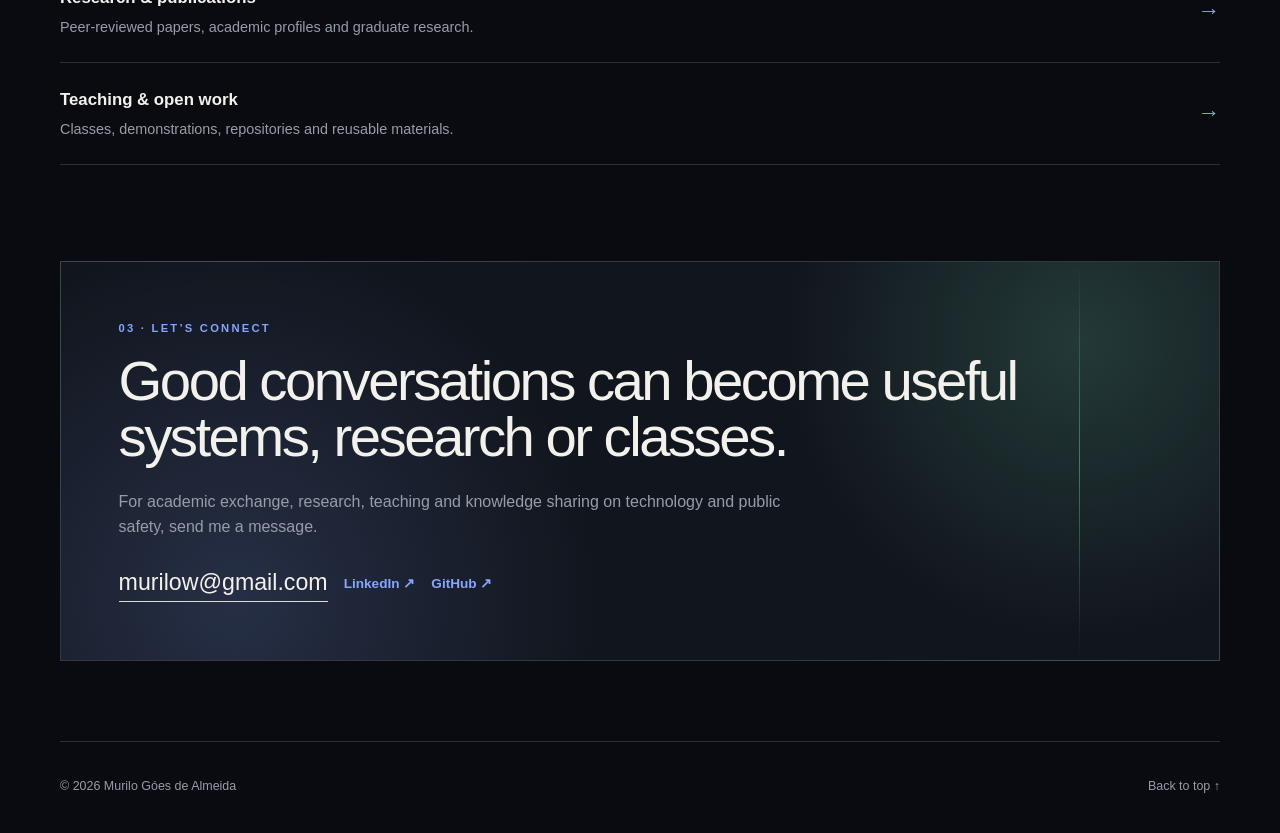
==== commit 393aa272: "Refina posicionamento acadêmico do site" ====
--- a/index.html
+++ b/index.html
@@ -22,7 +22,7 @@
         <span>Murilo Góes</span>
       </a>
 
-      <nav class="main-nav" aria-label="Primary navigation">
+      <nav class="main-nav" id="primary-navigation" aria-label="Primary navigation">
         <a href="#work" data-i18n="navWork">Work</a>
         <a href="./research.html" data-i18n="navResearch">Research</a>
         <a href="./resources.html" data-i18n="navResources">Resources</a>
@@ -34,6 +34,11 @@
         <span aria-hidden="true">/</span>
         <button type="button" class="language-option" data-language="pt-BR" aria-pressed="false">PT-BR</button>
       </div>
+      <button class="menu-toggle" type="button" aria-controls="primary-navigation" aria-expanded="false" aria-label="Open navigation">
+        <span aria-hidden="true"></span>
+        <span aria-hidden="true"></span>
+        <span aria-hidden="true"></span>
+      </button>
     </header>
 
     <main id="main">
@@ -63,7 +68,7 @@
           <figcaption>
             <span data-i18n="location">São Paulo, Brazil</span>
             <span class="status-dot" aria-hidden="true"></span>
-            <span data-i18n="openExchange">Open to academic and professional exchange</span>
+            <span data-i18n="openExchange">Academic dialogue, teaching and knowledge exchange</span>
           </figcaption>
         </figure>
 
@@ -239,7 +244,7 @@
           <p class="eyebrow">03 · <span data-i18n="contactKicker">Let’s connect</span></p>
           <h2 id="contact-title" data-i18n="contactTitle">Good conversations can become useful systems, research or classes.</h2>
           <p data-i18n="contactText">
-            For academic exchange, teaching, technology and public-sector collaboration, send me a message.
+            For academic exchange, research, teaching and knowledge sharing on technology and public safety, send me a message.
           </p>
           <div class="contact-actions">
             <a class="contact-email" href="mailto:murilow@gmail.com">murilow@gmail.com</a>
--- a/styles.css
+++ b/styles.css
@@ -169,6 +169,46 @@
   color: var(--paper);
 }
 
+.menu-toggle {
+  display: none;
+  width: 42px;
+  height: 42px;
+  padding: 0;
+  place-items: center;
+  border: 1px solid var(--line);
+  border-radius: 50%;
+  background: transparent;
+  color: var(--paper);
+}
+
+.menu-toggle span {
+  grid-area: 1 / 1;
+  width: 17px;
+  height: 1px;
+  background: currentColor;
+  transition: transform 180ms ease, opacity 180ms ease;
+}
+
+.menu-toggle span:first-child {
+  transform: translateY(-5px);
+}
+
+.menu-toggle span:last-child {
+  transform: translateY(5px);
+}
+
+.menu-toggle.is-open span:first-child {
+  transform: rotate(45deg);
+}
+
+.menu-toggle.is-open span:nth-child(2) {
+  opacity: 0;
+}
+
+.menu-toggle.is-open span:last-child {
+  transform: rotate(-45deg);
+}
+
 .hero {
   display: grid;
   grid-template-columns: minmax(0, 1.35fr) minmax(280px, 0.65fr);
@@ -959,11 +999,49 @@
 
 @media (max-width: 920px) {
   .site-header {
-    grid-template-columns: 1fr auto;
+    grid-template-columns: 1fr auto auto;
+    gap: 0.8rem;
   }
 
   .main-nav {
-    display: none;
+    position: absolute;
+    top: 100%;
+    right: 0;
+    left: 0;
+    display: flex;
+    visibility: hidden;
+    flex-direction: column;
+    align-items: stretch;
+    gap: 0;
+    padding: 0 24px;
+    border-bottom: 1px solid transparent;
+    background: rgba(9, 11, 16, 0.98);
+    opacity: 0;
+    pointer-events: none;
+    transform: translateY(-8px);
+    transition: opacity 180ms ease, transform 180ms ease, visibility 180ms ease, padding 180ms ease, border-color 180ms ease;
+  }
+
+  .main-nav.is-open {
+    visibility: visible;
+    padding-block: 0.7rem 1rem;
+    border-color: var(--line);
+    opacity: 1;
+    pointer-events: auto;
+    transform: translateY(0);
+  }
+
+  .main-nav a {
+    padding: 0.9rem 0;
+    border-bottom: 1px solid var(--line);
+  }
+
+  .main-nav a:last-child {
+    border-bottom: 0;
+  }
+
+  .menu-toggle {
+    display: grid;
   }
 
   .hero {
@@ -972,8 +1050,26 @@
   }
 
   .portrait {
-    width: min(100%, 430px);
-    margin-top: 3rem;
+    width: min(56vw, 260px);
+    margin: 2.5rem auto 0;
+  }
+
+  .portrait-frame {
+    aspect-ratio: 1;
+    border-radius: 50%;
+  }
+
+  .portrait img {
+    object-position: 50% 32%;
+  }
+
+  .portrait-scan {
+    display: none;
+  }
+
+  .portrait figcaption {
+    justify-content: center;
+    text-align: center;
   }
 
   .hero-proof {
@@ -1037,7 +1133,7 @@
   }
 
   .portrait-frame {
-    aspect-ratio: 3 / 4;
+    aspect-ratio: 1;
   }
 
   .portrait::before {
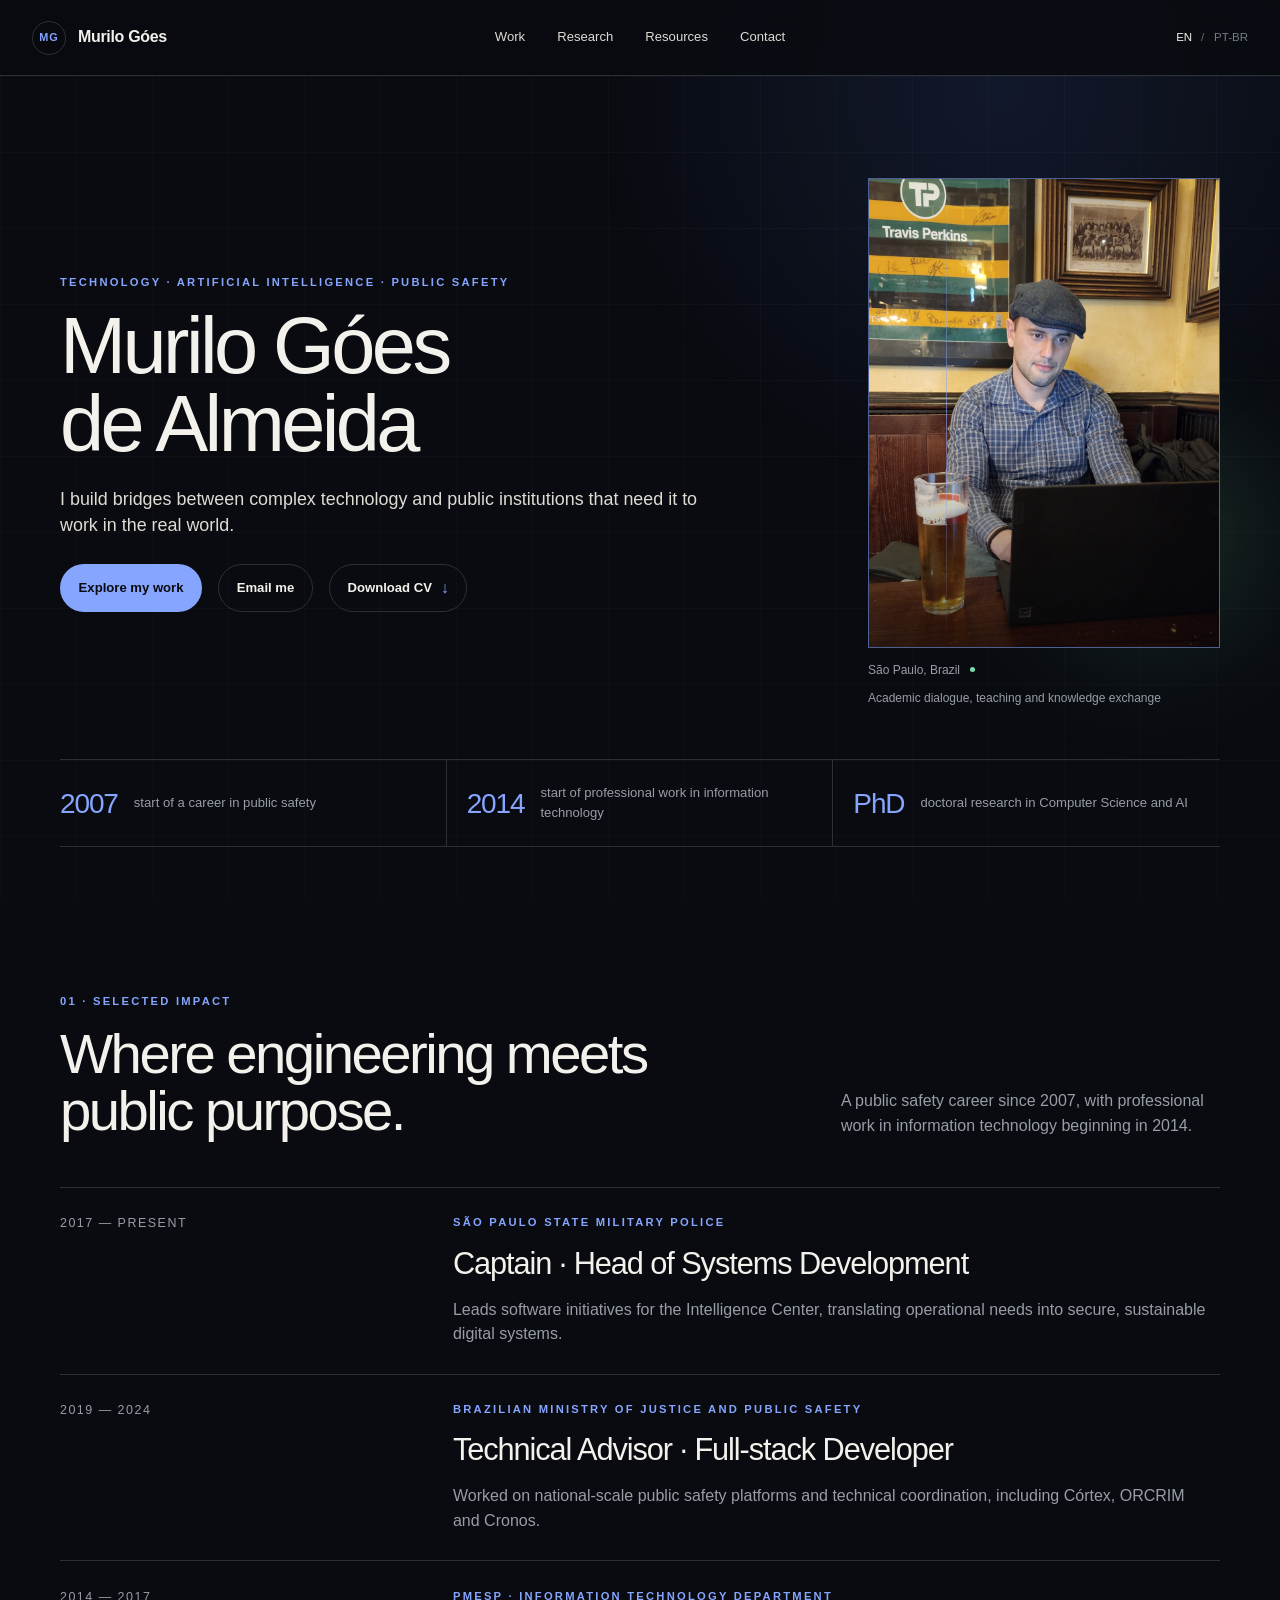
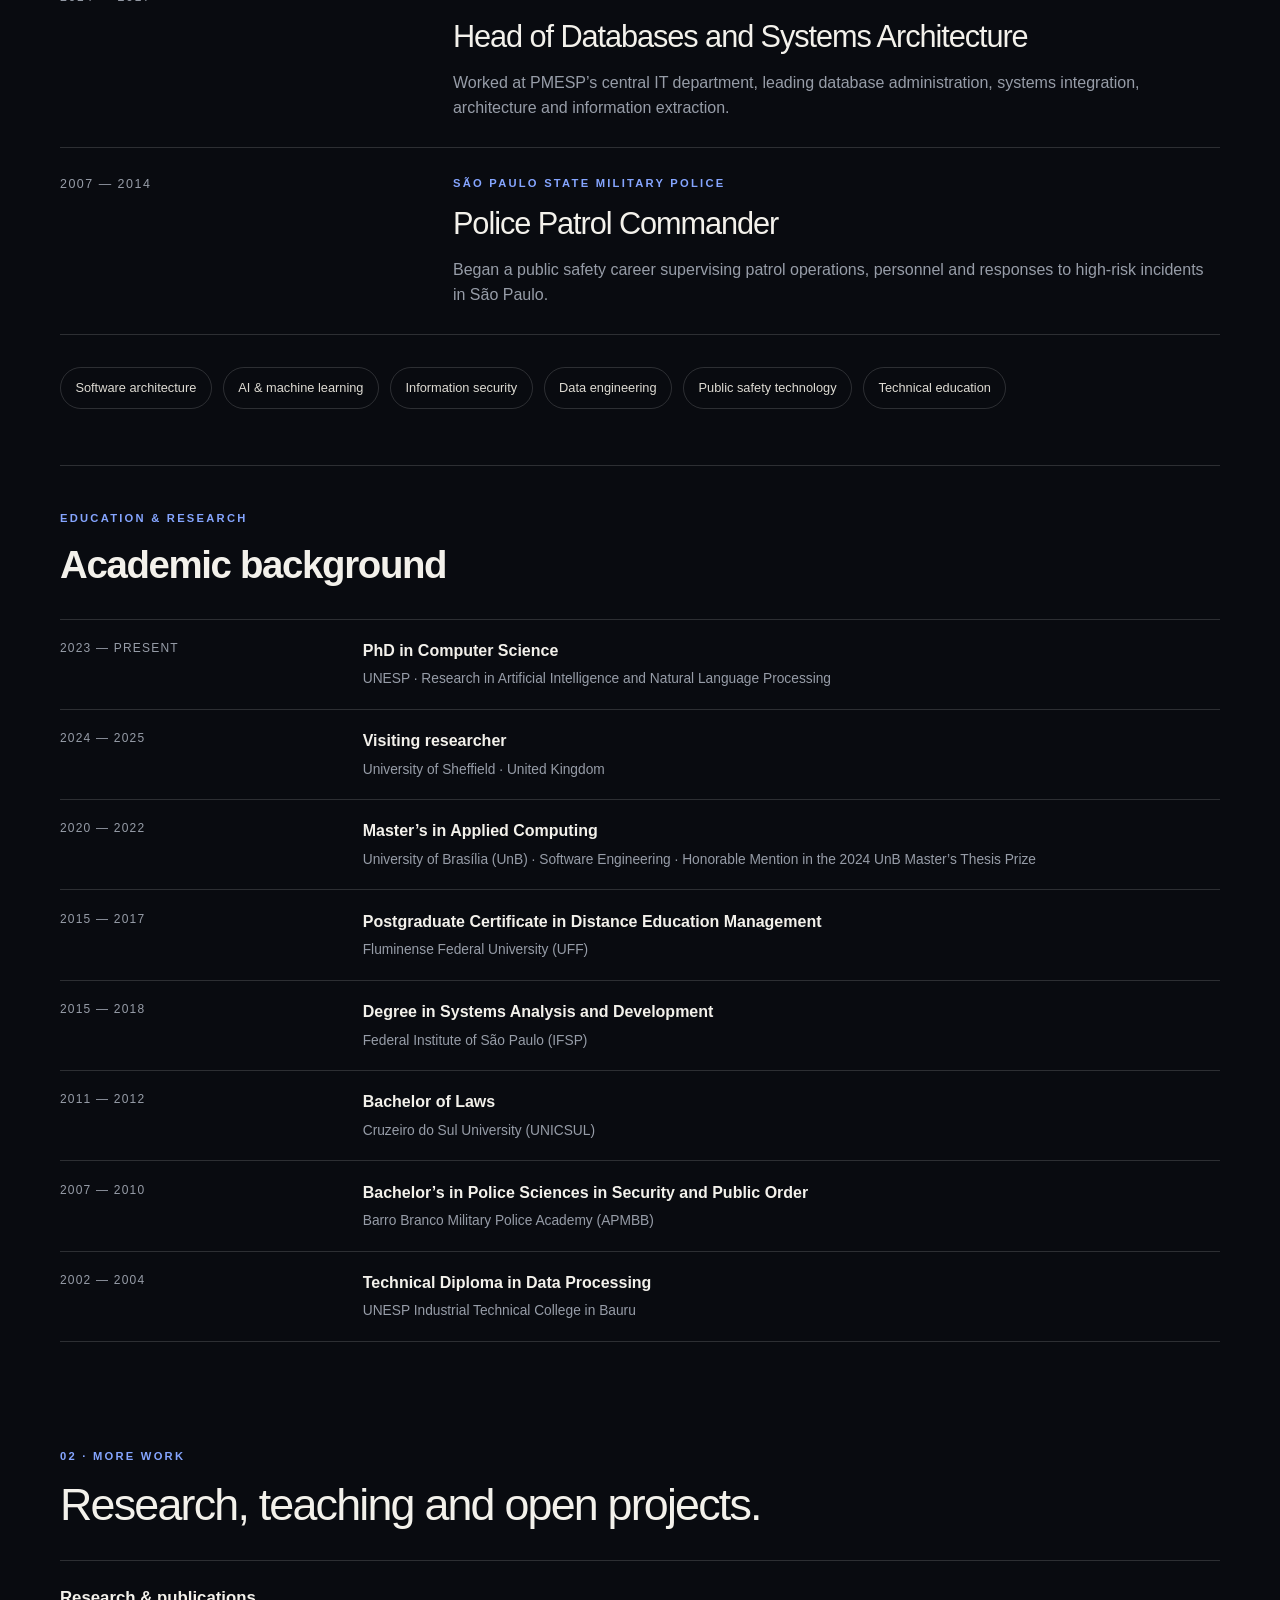
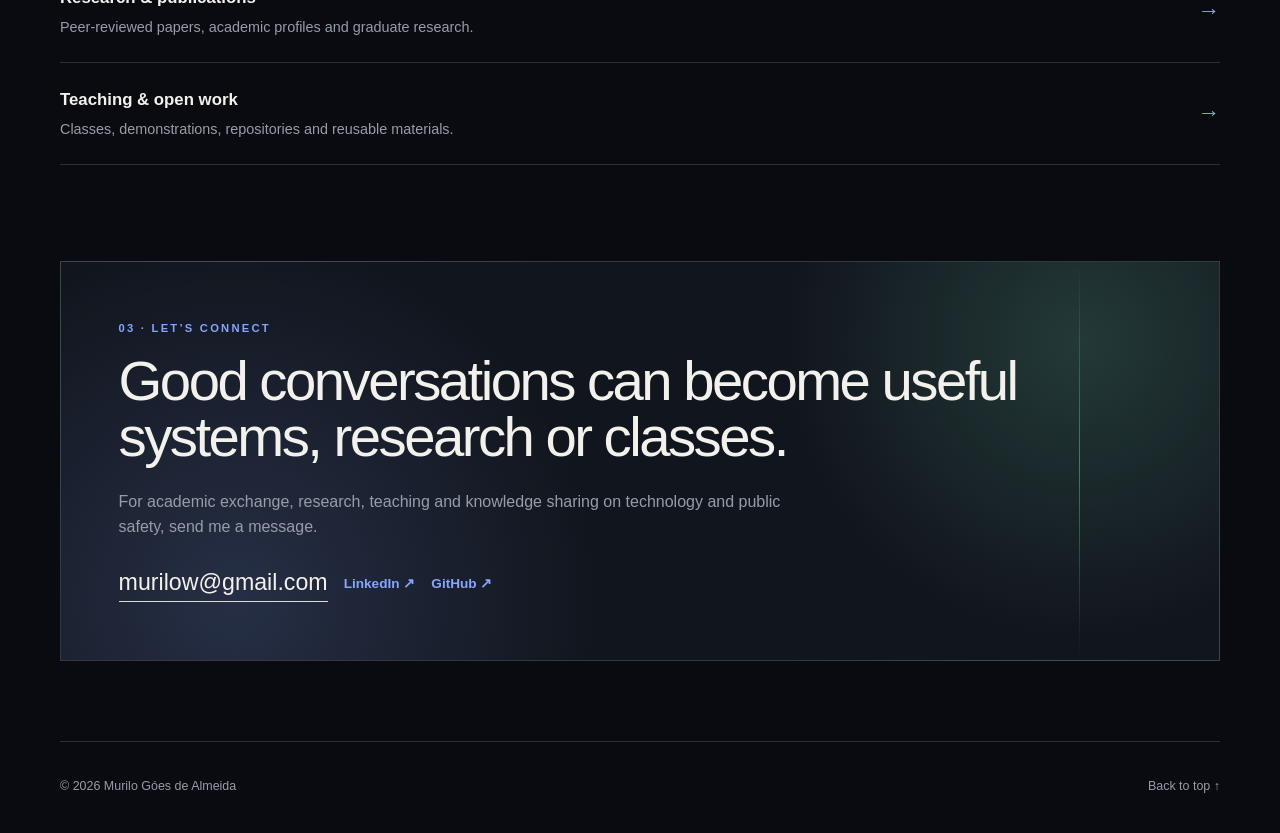
==== commit 7d8ca584: "Adiciona curriculos em portugues e ingles" ====
--- a/index.html
+++ b/index.html
@@ -52,6 +52,13 @@
           <div class="hero-actions">
             <a class="button button-primary" href="#work" data-i18n="exploreWork">Explore my work</a>
             <a class="button button-ghost" href="mailto:murilow@gmail.com" data-i18n="emailMe">Email me</a>
+            <details class="cv-download">
+              <summary class="button button-ghost" data-i18n="cvDownload">Download CV</summary>
+              <div class="cv-options">
+                <a href="./output/pdf/Curriculo_Murilo_Goes_PT-BR.pdf" download aria-label="Download CV in Portuguese, PDF" data-i18n="cvPortuguese">Portuguese (PDF)</a>
+                <a href="./output/pdf/CV_Murilo_Goes_EN.pdf" download aria-label="Download CV in English, PDF" data-i18n="cvEnglish">English (PDF)</a>
+              </div>
+            </details>
           </div>
         </div>
 
--- a/styles.css
+++ b/styles.css
@@ -295,6 +295,67 @@
 
 .button-ghost:hover {
   border-color: var(--paper-soft);
+}
+
+.cv-download {
+  position: relative;
+}
+
+.cv-download summary {
+  gap: 0.55rem;
+  list-style: none;
+  cursor: pointer;
+  user-select: none;
+}
+
+.cv-download summary::-webkit-details-marker {
+  display: none;
+}
+
+.cv-download summary::after {
+  color: var(--blue);
+  font-size: 1rem;
+  line-height: 1;
+  content: "↓";
+  transition: transform 180ms ease;
+}
+
+.cv-download[open] summary::after {
+  transform: rotate(180deg);
+}
+
+.cv-options {
+  position: absolute;
+  top: calc(100% + 0.65rem);
+  right: 0;
+  z-index: 20;
+  width: max-content;
+  min-width: 190px;
+  overflow: hidden;
+  border: 1px solid var(--line);
+  border-radius: 14px;
+  background: rgba(14, 17, 24, 0.98);
+  box-shadow: 0 18px 48px rgba(0, 0, 0, 0.32);
+  backdrop-filter: blur(16px);
+}
+
+.cv-options a {
+  display: block;
+  padding: 0.8rem 1rem;
+  color: var(--paper-soft);
+  font-size: 0.84rem;
+  font-weight: 650;
+  white-space: nowrap;
+}
+
+.cv-options a + a {
+  border-top: 1px solid var(--line);
+}
+
+.cv-options a:hover,
+.cv-options a:focus-visible {
+  background: rgba(133, 165, 255, 0.1);
+  color: var(--paper);
 }
 
 .portrait {
@@ -1223,6 +1284,11 @@
     align-items: flex-start;
     flex-direction: column;
   }
+
+  .cv-options {
+    right: auto;
+    left: 0;
+  }
 }
 
 @media (prefers-reduced-motion: reduce) {
